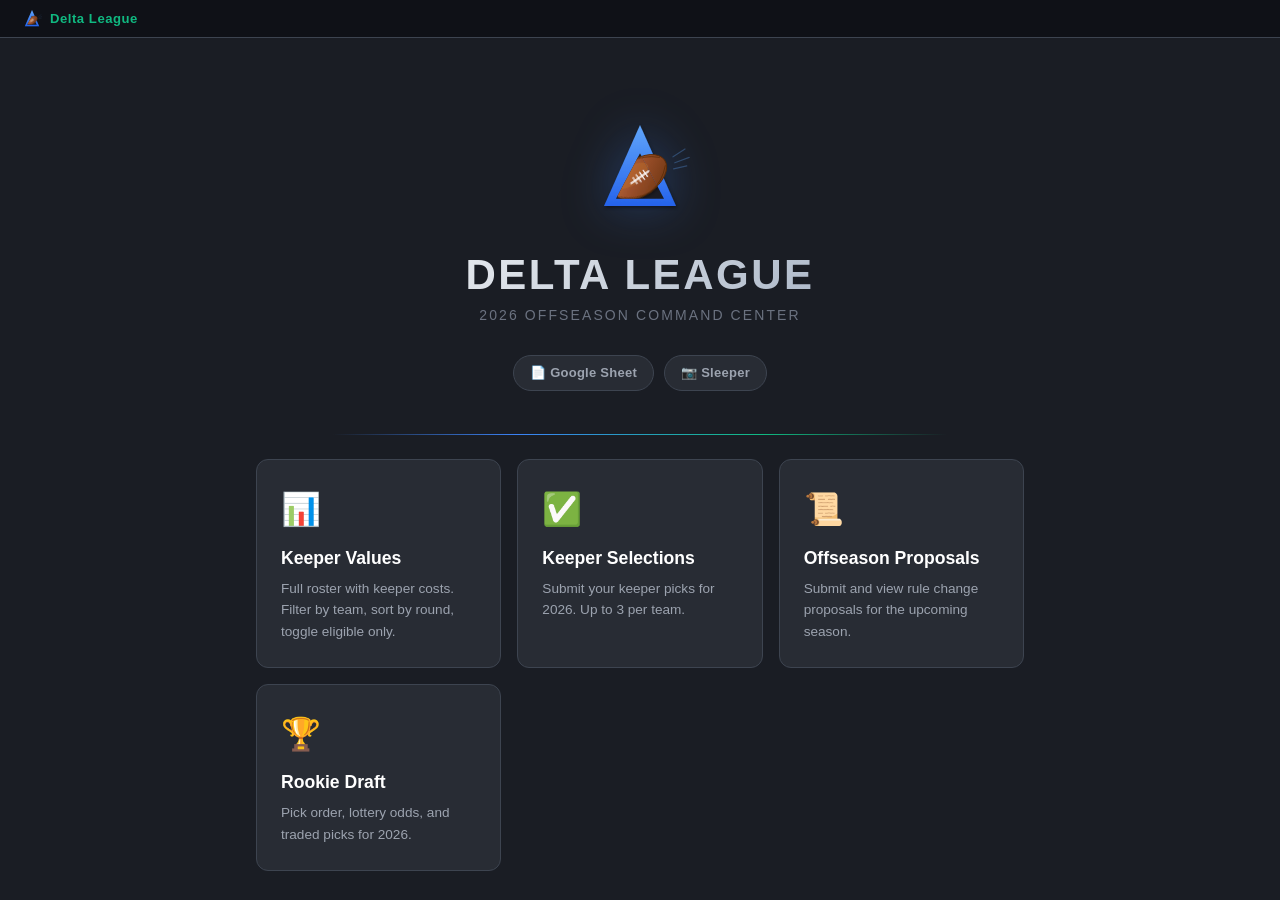
==== index.html @ 823df058 "Deploy Delta League offseason pages" ====
<!DOCTYPE html>
<html lang="en">
<head>
    <meta charset="UTF-8">
    <meta name="viewport" content="width=device-width, initial-scale=1.0">
    <meta property="og:title" content="Delta League 2026">
    <meta property="og:description" content="Delta Fantasy Football League">
    <meta property="og:image" content="https://nachohead-mep.github.io/nfl-fantasy/images/og-default.png">
    <meta property="og:type" content="website">
    <meta name="twitter:card" content="summary_large_image">
    <meta name="twitter:title" content="Delta League 2026">
    <meta name="twitter:description" content="Delta Fantasy Football League">
    <meta name="twitter:image" content="https://nachohead-mep.github.io/nfl-fantasy/images/og-default.png">
    <title>Delta League 2026</title>
    <link rel="stylesheet" href="style.css">
</head>
<body>
<nav class="site-nav">
    <a class="site-nav-home" href="index.html"><svg xmlns="http://www.w3.org/2000/svg" viewBox="0 0 200 200" width="24" height="24">
  <defs>
    <linearGradient id="ball" x1="0" y1="0" x2="1" y2="1">
      <stop offset="0%" stop-color="#C4742F"/>
      <stop offset="40%" stop-color="#A0522D"/>
      <stop offset="100%" stop-color="#6B3410"/>
    </linearGradient>
    <filter id="shadow" x="-20%" y="-20%" width="140%" height="140%">
      <feDropShadow dx="2" dy="3" stdDeviation="3" flood-color="#000" flood-opacity="0.4"/>
    </filter>
    <linearGradient id="deltaGrad" x1="0" y1="0" x2="0" y2="1">
      <stop offset="0%" stop-color="#60a5fa"/>
      <stop offset="100%" stop-color="#2563eb"/>
    </linearGradient>

    <!-- Clip: only show football inside the delta's inner triangle (the hole) -->
    <clipPath id="deltaHole">
      <path d="M100,72 L60,148 L140,148 Z"/>
    </clipPath>
    <clipPath id="exitTopLeft">
      <!-- Area below the delta's inner bottom edge only (bottom-left exit) -->
      <polygon points="0,148 60,148 0,200"/>
    </clipPath>
    <clipPath id="exitBottomRight">
      <!-- Area below and to the right of the delta's inner triangle -->
      <polygon points="200,0 100,72 140,148 200,200 200,0"/>
    </clipPath>
  </defs>

  <!-- Full delta drawn as one solid piece (back layer) -->
  <g filter="url(#shadow)">
    <!-- Outer triangle -->
    <path d="M100,25 L40,160 L160,160 Z" fill="url(#deltaGrad)"/>
    <!-- Inner cutout (matches background) -->
    <path d="M100,72 L60,148 L140,148 Z" fill="#1a1d24"/>
  </g>

  <!-- Football - clipped to only show through the delta's hole -->
  <g clip-path="url(#deltaHole)">
    <g transform="translate(100, 112) rotate(-35)" filter="url(#shadow)">
      <ellipse cx="0" cy="0" rx="50" ry="30" fill="url(#ball)" stroke="#5C2D06" stroke-width="1.5"/>
      <ellipse cx="-10" cy="-10" rx="32" ry="15" fill="#C4742F" opacity="0.4"/>
      <line x1="-18" y1="0" x2="18" y2="0" stroke="white" stroke-width="2.5" stroke-linecap="round"/>
      <line x1="-10" y1="-6" x2="-10" y2="6" stroke="white" stroke-width="1.8" stroke-linecap="round"/>
      <line x1="-3" y1="-7" x2="-3" y2="7" stroke="white" stroke-width="1.8" stroke-linecap="round"/>
      <line x1="4" y1="-7" x2="4" y2="7" stroke="white" stroke-width="1.8" stroke-linecap="round"/>
      <line x1="11" y1="-6" x2="11" y2="6" stroke="white" stroke-width="1.8" stroke-linecap="round"/>
      <path d="M-46,-8 Q-26,-28 0,-30 Q26,-28 46,-8" fill="none" stroke="#5C2D06" stroke-width="1.2"/>
      <path d="M-46,8 Q-26,28 0,30 Q26,28 46,8" fill="none" stroke="#5C2D06" stroke-width="1.2"/>
    </g>
  </g>

  <!-- Football poking out bottom-left (in front of delta) -->
  <g clip-path="url(#exitTopLeft)">
    <g transform="translate(100, 112) rotate(-35)">
      <ellipse cx="0" cy="0" rx="50" ry="30" fill="url(#ball)" stroke="#5C2D06" stroke-width="1.5"/>
      <ellipse cx="-10" cy="-10" rx="32" ry="15" fill="#C4742F" opacity="0.4"/>
      <line x1="-18" y1="0" x2="18" y2="0" stroke="white" stroke-width="2.5" stroke-linecap="round"/>
      <line x1="-10" y1="-6" x2="-10" y2="6" stroke="white" stroke-width="1.8" stroke-linecap="round"/>
      <line x1="-3" y1="-7" x2="-3" y2="7" stroke="white" stroke-width="1.8" stroke-linecap="round"/>
      <line x1="4" y1="-7" x2="4" y2="7" stroke="white" stroke-width="1.8" stroke-linecap="round"/>
      <line x1="11" y1="-6" x2="11" y2="6" stroke="white" stroke-width="1.8" stroke-linecap="round"/>
      <path d="M-46,-8 Q-26,-28 0,-30 Q26,-28 46,-8" fill="none" stroke="#5C2D06" stroke-width="1.2"/>
      <path d="M-46,8 Q-26,28 0,30 Q26,28 46,8" fill="none" stroke="#5C2D06" stroke-width="1.2"/>
    </g>
  </g>

  <!-- Football poking out bottom-right (in front of delta) -->
  <g clip-path="url(#exitBottomRight)">
    <g transform="translate(100, 112) rotate(-35)">
      <ellipse cx="0" cy="0" rx="50" ry="30" fill="url(#ball)" stroke="#5C2D06" stroke-width="1.5"/>
      <ellipse cx="-10" cy="-10" rx="32" ry="15" fill="#C4742F" opacity="0.4"/>
      <line x1="-18" y1="0" x2="18" y2="0" stroke="white" stroke-width="2.5" stroke-linecap="round"/>
      <line x1="-10" y1="-6" x2="-10" y2="6" stroke="white" stroke-width="1.8" stroke-linecap="round"/>
      <line x1="-3" y1="-7" x2="-3" y2="7" stroke="white" stroke-width="1.8" stroke-linecap="round"/>
      <line x1="4" y1="-7" x2="4" y2="7" stroke="white" stroke-width="1.8" stroke-linecap="round"/>
      <line x1="11" y1="-6" x2="11" y2="6" stroke="white" stroke-width="1.8" stroke-linecap="round"/>
      <path d="M-46,-8 Q-26,-28 0,-30 Q26,-28 46,-8" fill="none" stroke="#5C2D06" stroke-width="1.2"/>
      <path d="M-46,8 Q-26,28 0,30 Q26,28 46,8" fill="none" stroke="#5C2D06" stroke-width="1.2"/>
    </g>
  </g>

  <!-- Motion lines -->
  <g opacity="0.3" stroke="#60a5fa" stroke-width="2" stroke-linecap="round">
    <line x1="155" y1="78" x2="175" y2="65"/>
    <line x1="158" y1="88" x2="182" y2="79"/>
    <line x1="156" y1="98" x2="178" y2="93"/>
  </g>
</svg>
 Delta League</a>
</nav>
<div class="container-narrow">
    <div class="hero">
        <div class="hero-logo"><svg xmlns="http://www.w3.org/2000/svg" viewBox="0 0 200 200" width="120" height="120">
  <defs>
    <linearGradient id="ball" x1="0" y1="0" x2="1" y2="1">
      <stop offset="0%" stop-color="#C4742F"/>
      <stop offset="40%" stop-color="#A0522D"/>
      <stop offset="100%" stop-color="#6B3410"/>
    </linearGradient>
    <filter id="shadow" x="-20%" y="-20%" width="140%" height="140%">
      <feDropShadow dx="2" dy="3" stdDeviation="3" flood-color="#000" flood-opacity="0.4"/>
    </filter>
    <linearGradient id="deltaGrad" x1="0" y1="0" x2="0" y2="1">
      <stop offset="0%" stop-color="#60a5fa"/>
      <stop offset="100%" stop-color="#2563eb"/>
    </linearGradient>

    <!-- Clip: only show football inside the delta's inner triangle (the hole) -->
    <clipPath id="deltaHole">
      <path d="M100,72 L60,148 L140,148 Z"/>
    </clipPath>
    <clipPath id="exitTopLeft">
      <!-- Area below the delta's inner bottom edge only (bottom-left exit) -->
      <polygon points="0,148 60,148 0,200"/>
    </clipPath>
    <clipPath id="exitBottomRight">
      <!-- Area below and to the right of the delta's inner triangle -->
      <polygon points="200,0 100,72 140,148 200,200 200,0"/>
    </clipPath>
  </defs>

  <!-- Full delta drawn as one solid piece (back layer) -->
  <g filter="url(#shadow)">
    <!-- Outer triangle -->
    <path d="M100,25 L40,160 L160,160 Z" fill="url(#deltaGrad)"/>
    <!-- Inner cutout (matches background) -->
    <path d="M100,72 L60,148 L140,148 Z" fill="#1a1d24"/>
  </g>

  <!-- Football - clipped to only show through the delta's hole -->
  <g clip-path="url(#deltaHole)">
    <g transform="translate(100, 112) rotate(-35)" filter="url(#shadow)">
      <ellipse cx="0" cy="0" rx="50" ry="30" fill="url(#ball)" stroke="#5C2D06" stroke-width="1.5"/>
      <ellipse cx="-10" cy="-10" rx="32" ry="15" fill="#C4742F" opacity="0.4"/>
      <line x1="-18" y1="0" x2="18" y2="0" stroke="white" stroke-width="2.5" stroke-linecap="round"/>
      <line x1="-10" y1="-6" x2="-10" y2="6" stroke="white" stroke-width="1.8" stroke-linecap="round"/>
      <line x1="-3" y1="-7" x2="-3" y2="7" stroke="white" stroke-width="1.8" stroke-linecap="round"/>
      <line x1="4" y1="-7" x2="4" y2="7" stroke="white" stroke-width="1.8" stroke-linecap="round"/>
      <line x1="11" y1="-6" x2="11" y2="6" stroke="white" stroke-width="1.8" stroke-linecap="round"/>
      <path d="M-46,-8 Q-26,-28 0,-30 Q26,-28 46,-8" fill="none" stroke="#5C2D06" stroke-width="1.2"/>
      <path d="M-46,8 Q-26,28 0,30 Q26,28 46,8" fill="none" stroke="#5C2D06" stroke-width="1.2"/>
    </g>
  </g>

  <!-- Football poking out bottom-left (in front of delta) -->
  <g clip-path="url(#exitTopLeft)">
    <g transform="translate(100, 112) rotate(-35)">
      <ellipse cx="0" cy="0" rx="50" ry="30" fill="url(#ball)" stroke="#5C2D06" stroke-width="1.5"/>
      <ellipse cx="-10" cy="-10" rx="32" ry="15" fill="#C4742F" opacity="0.4"/>
      <line x1="-18" y1="0" x2="18" y2="0" stroke="white" stroke-width="2.5" stroke-linecap="round"/>
      <line x1="-10" y1="-6" x2="-10" y2="6" stroke="white" stroke-width="1.8" stroke-linecap="round"/>
      <line x1="-3" y1="-7" x2="-3" y2="7" stroke="white" stroke-width="1.8" stroke-linecap="round"/>
      <line x1="4" y1="-7" x2="4" y2="7" stroke="white" stroke-width="1.8" stroke-linecap="round"/>
      <line x1="11" y1="-6" x2="11" y2="6" stroke="white" stroke-width="1.8" stroke-linecap="round"/>
      <path d="M-46,-8 Q-26,-28 0,-30 Q26,-28 46,-8" fill="none" stroke="#5C2D06" stroke-width="1.2"/>
      <path d="M-46,8 Q-26,28 0,30 Q26,28 46,8" fill="none" stroke="#5C2D06" stroke-width="1.2"/>
    </g>
  </g>

  <!-- Football poking out bottom-right (in front of delta) -->
  <g clip-path="url(#exitBottomRight)">
    <g transform="translate(100, 112) rotate(-35)">
      <ellipse cx="0" cy="0" rx="50" ry="30" fill="url(#ball)" stroke="#5C2D06" stroke-width="1.5"/>
      <ellipse cx="-10" cy="-10" rx="32" ry="15" fill="#C4742F" opacity="0.4"/>
      <line x1="-18" y1="0" x2="18" y2="0" stroke="white" stroke-width="2.5" stroke-linecap="round"/>
      <line x1="-10" y1="-6" x2="-10" y2="6" stroke="white" stroke-width="1.8" stroke-linecap="round"/>
      <line x1="-3" y1="-7" x2="-3" y2="7" stroke="white" stroke-width="1.8" stroke-linecap="round"/>
      <line x1="4" y1="-7" x2="4" y2="7" stroke="white" stroke-width="1.8" stroke-linecap="round"/>
      <line x1="11" y1="-6" x2="11" y2="6" stroke="white" stroke-width="1.8" stroke-linecap="round"/>
      <path d="M-46,-8 Q-26,-28 0,-30 Q26,-28 46,-8" fill="none" stroke="#5C2D06" stroke-width="1.2"/>
      <path d="M-46,8 Q-26,28 0,30 Q26,28 46,8" fill="none" stroke="#5C2D06" stroke-width="1.2"/>
    </g>
  </g>

  <!-- Motion lines -->
  <g opacity="0.3" stroke="#60a5fa" stroke-width="2" stroke-linecap="round">
    <line x1="155" y1="78" x2="175" y2="65"/>
    <line x1="158" y1="88" x2="182" y2="79"/>
    <line x1="156" y1="98" x2="178" y2="93"/>
  </g>
</svg>
</div>
        <div class="hero-title">DELTA LEAGUE</div>
        <div class="hero-subtitle">2026 Offseason Command Center</div>
        <div class="hero-links">
            <a class="hero-link" href="https://docs.google.com/spreadsheets/d/1BDMxK_aXO3uRSkIEHr6oDowLUvqWCQd5vxkmanFcRPU/edit" target="_blank">&#128196; Google Sheet</a>
            <a class="hero-link" href="https://sleeper.com/leagues" target="_blank">&#128247; Sleeper</a>
        </div>
    </div>
    <div class="landing-grid">
        <a class="landing-card" href="keeper-values.html">
            <div class="card-icon">&#128202;</div>
            <h2>Keeper Values</h2>
            <p>Full roster with keeper costs. Filter by team, sort by round, toggle eligible only.</p>
        </a>
        <a class="landing-card" href="keeper-selections.html">
            <div class="card-icon">&#9989;</div>
            <h2>Keeper Selections</h2>
            <p>Submit your keeper picks for 2026. Up to 3 per team.</p>
        </a>
        <a class="landing-card" href="offseason-proposals.html">
            <div class="card-icon">&#128220;</div>
            <h2>Offseason Proposals</h2>
            <p>Submit and view rule change proposals for the upcoming season.</p>
        </a>
        <a class="landing-card" href="rookie-draft.html">
            <div class="card-icon">&#127942;</div>
            <h2>Rookie Draft</h2>
            <p>Pick order, lottery odds, and traded picks for 2026.</p>
        </a>
    </div>
</div>
</body></html>
---- style.css ----
/* Delta League Offseason Pages - Dark Theme */
:root {
    --bg-primary: #1a1d24;
    --bg-card: #282c34;
    --bg-card-hover: #2d3340;
    --border: #3d4450;
    --text-primary: #ffffff;
    --text-secondary: #9ca3af;
    --text-muted: #6b7280;
    --text-body: #e5e7eb;
    --accent-blue: #3b82f6;
    --accent-green: #10b981;
    --accent-red: #ef4444;
    --accent-yellow: #f59e0b;
    --accent-orange: #f97316;
    --team-shade: rgba(59, 130, 246, 0.08);
    --radius: 12px;
    --radius-sm: 8px;
}

* { margin: 0; padding: 0; box-sizing: border-box; }

body {
    font-family: -apple-system, BlinkMacSystemFont, 'Segoe UI', Roboto,
                 'Helvetica Neue', Arial, sans-serif;
    background-color: var(--bg-primary);
    color: var(--text-primary);
    line-height: 1.6;
    min-height: 100vh;
    padding-top: 38px;
}

/* ── Nav ──────────────────────────────────────────────────── */
.site-nav {
    position: fixed; top: 0; left: 0; right: 0; z-index: 1000;
    height: 38px; background: #0f1117;
    border-bottom: 1px solid var(--border);
    display: flex; align-items: center; padding: 0 20px;
}
.site-nav-home {
    color: var(--accent-green); text-decoration: none;
    font-size: 0.82rem; font-weight: 600; letter-spacing: 0.04em;
    display: flex; align-items: center; gap: 6px;
}
.site-nav-home:hover { color: var(--text-primary); }

/* ── Layout ───────────────────────────────────────────────── */
.container { max-width: 1100px; margin: 0 auto; padding: 24px 16px; }
.container-narrow { max-width: 800px; margin: 0 auto; padding: 24px 16px; }

header { text-align: center; margin-bottom: 24px; padding-bottom: 20px; border-bottom: 1px solid var(--border); }
header h1 { font-size: 1.8rem; margin-bottom: 4px; }
header .subtitle { color: var(--text-secondary); font-size: 0.95rem; }

/* ── Hero ─────────────────────────────────────────────────── */
.hero {
    text-align: center; padding: 48px 0 36px; position: relative;
}
.hero::after {
    content: ''; position: absolute; bottom: 0; left: 10%; right: 10%;
    height: 1px;
    background: linear-gradient(90deg, transparent, var(--accent-blue) 30%, var(--accent-green) 70%, transparent);
}
.hero-logo {
    font-size: 64px; line-height: 1; margin-bottom: 12px;
    filter: drop-shadow(0 0 24px rgba(59, 130, 246, 0.3));
    animation: hero-float 4s ease-in-out infinite;
}
@keyframes hero-float {
    0%, 100% { transform: translateY(0); }
    50% { transform: translateY(-6px); }
}
.hero-title {
    font-size: 42px; letter-spacing: 0.06em; line-height: 1.1;
    margin-bottom: 6px; font-weight: 800;
    background: linear-gradient(135deg, #ffffff 0%, #94a3b8 100%);
    -webkit-background-clip: text; -webkit-text-fill-color: transparent; background-clip: text;
}
.hero-subtitle {
    font-size: 14px; color: var(--text-muted);
    letter-spacing: 0.15em; text-transform: uppercase; font-weight: 500;
}
.hero-links {
    display: flex; justify-content: center; gap: 10px; flex-wrap: wrap; margin: 28px 0 8px;
}
.hero-link {
    display: inline-flex; align-items: center; gap: 6px;
    padding: 7px 16px; border-radius: 20px; font-size: 13px; font-weight: 600;
    text-decoration: none; color: var(--text-secondary);
    background: var(--bg-card); border: 1px solid var(--border);
    transition: all 0.2s ease; letter-spacing: 0.02em;
}
.hero-link:hover {
    color: var(--text-primary); border-color: var(--accent-blue);
    background: var(--bg-card-hover); transform: translateY(-1px);
    box-shadow: 0 4px 12px rgba(59, 130, 246, 0.15);
}

/* ── Page header (sub-pages) ──────────────────────────────── */
.page-header {
    text-align: center; padding: 32px 0 24px; margin-bottom: 24px;
    border-bottom: 1px solid var(--border);
}
.page-header-icon { font-size: 2.5rem; margin-bottom: 8px; }
.page-header h1 { font-size: 1.8rem; margin-bottom: 4px; }
.page-header .subtitle { color: var(--text-secondary); font-size: 0.95rem; }

/* ── Landing cards ────────────────────────────────────────── */
.landing-grid {
    display: grid; grid-template-columns: repeat(auto-fit, minmax(240px, 1fr));
    gap: 16px; margin-top: 24px;
}
.landing-card {
    background: var(--bg-card); border: 1px solid var(--border);
    border-radius: var(--radius); padding: 24px; text-decoration: none;
    color: var(--text-primary); transition: background 0.15s, border-color 0.15s;
}
.landing-card:hover { background: var(--bg-card-hover); border-color: var(--accent-blue); }
.landing-card .card-icon { font-size: 2rem; margin-bottom: 8px; }
.landing-card h2 { font-size: 1.1rem; margin-bottom: 6px; }
.landing-card p { color: var(--text-secondary); font-size: 0.85rem; }

/* ── Filter bar ───────────────────────────────────────────── */
.filter-bar {
    display: flex; flex-wrap: wrap; gap: 12px; align-items: center;
    margin-bottom: 16px; padding: 12px 16px;
    background: var(--bg-card); border: 1px solid var(--border);
    border-radius: var(--radius-sm);
}
.filter-bar label { color: var(--text-secondary); font-size: 0.85rem; }
.filter-bar select, .filter-bar input[type="checkbox"] { cursor: pointer; }
.filter-bar select {
    background: var(--bg-primary); color: var(--text-primary);
    border: 1px solid var(--border); border-radius: 4px;
    padding: 4px 8px; font-size: 0.85rem;
}
.filter-bar .toggle-label {
    display: flex; align-items: center; gap: 6px;
    color: var(--text-secondary); font-size: 0.85rem; cursor: pointer;
}

/* ── Data table ───────────────────────────────────────────── */
.data-table {
    width: 100%; border-collapse: collapse;
    font-size: 0.85rem; background: var(--bg-card);
    border: 1px solid var(--border); border-radius: var(--radius-sm);
    overflow: hidden;
}
.data-table th {
    background: #0f1117; color: var(--text-secondary);
    padding: 10px 12px; text-align: left; font-weight: 600;
    font-size: 0.78rem; text-transform: uppercase; letter-spacing: 0.05em;
    border-bottom: 2px solid var(--border); white-space: nowrap;
    cursor: pointer; user-select: none;
}
.data-table th:hover { color: var(--text-primary); }
.data-table th .sort-arrow { margin-left: 4px; font-size: 0.7rem; }
.data-table td {
    padding: 8px 12px; border-bottom: 1px solid var(--border);
    color: var(--text-body);
}
.data-table tr:last-child td { border-bottom: none; }
.data-table tr.team-border td { border-bottom: 2px solid var(--accent-blue); }
.data-table tr.team-shade td { background: var(--team-shade); }
.data-table tr.ineligible td {
    text-decoration: line-through; color: var(--accent-red); opacity: 0.55;
}
.data-table tr.ineligible td:first-child { font-style: italic; }

/* ── Rookie draft table ───────────────────────────────────── */
.draft-table { width: 100%; border-collapse: collapse; font-size: 0.9rem; }
.draft-table th {
    background: #0f1117; color: var(--text-secondary);
    padding: 10px 12px; text-align: left; font-weight: 600;
    border-bottom: 2px solid var(--border);
}
.draft-table td { padding: 10px 12px; border-bottom: 1px solid var(--border); color: var(--text-body); }
.draft-table tr.lottery td { color: var(--accent-yellow); }
.draft-table tr.pick-traded td { color: var(--accent-orange); }

/* ── Section cards ────────────────────────────────────────── */
.section-card {
    background: var(--bg-card); border: 1px solid var(--border);
    border-radius: var(--radius); padding: 20px; margin-bottom: 20px;
}
.section-card h2 {
    font-size: 1.1rem; margin-bottom: 12px;
    padding-bottom: 8px; border-bottom: 1px solid var(--border);
}

/* ── Forms (keeper selections, proposals) ─────────────────── */
.form-group { margin-bottom: 16px; }
.form-group label { display: block; margin-bottom: 4px; color: var(--text-secondary); font-size: 0.85rem; }
.form-group select, .form-group input, .form-group textarea {
    width: 100%; padding: 8px 12px; font-size: 0.9rem;
    background: var(--bg-primary); color: var(--text-primary);
    border: 1px solid var(--border); border-radius: var(--radius-sm);
}
.form-group textarea { min-height: 80px; resize: vertical; font-family: inherit; }
.form-group select:disabled { opacity: 0.5; cursor: not-allowed; }
.btn {
    display: inline-block; padding: 8px 20px; font-size: 0.9rem; font-weight: 600;
    background: var(--accent-blue); color: #fff; border: none;
    border-radius: var(--radius-sm); cursor: pointer; transition: background 0.15s;
}
.btn:hover { background: #2563eb; }
.btn:disabled { opacity: 0.5; cursor: not-allowed; }
.btn-small { padding: 4px 12px; font-size: 0.8rem; }

.form-saved { border-color: var(--accent-green) !important; }
.form-error { border-color: var(--accent-red) !important; }

.current-selections {
    margin-top: 20px; padding: 16px;
    background: rgba(16, 185, 129, 0.06); border: 1px solid rgba(16, 185, 129, 0.2);
    border-radius: var(--radius-sm);
}
.current-selections h3 { font-size: 0.95rem; margin-bottom: 8px; color: var(--accent-green); }
.current-selections .sel-item { color: var(--text-body); margin-bottom: 4px; font-size: 0.9rem; }
.current-selections .sel-empty { color: var(--text-muted); font-style: italic; }

/* ── Proposals ────────────────────────────────────────────── */
.proposal-card {
    background: var(--bg-card); border: 1px solid var(--border);
    border-radius: var(--radius-sm); padding: 16px; margin-bottom: 12px;
}
.proposal-card .proposal-num { color: var(--accent-blue); font-weight: 700; margin-bottom: 4px; }
.proposal-card .proposal-text { color: var(--text-body); }
.proposal-card .proposal-meta { color: var(--text-muted); font-size: 0.8rem; margin-top: 6px; }

/* ── Misc ─────────────────────────────────────────────────── */
.sheet-link {
    display: inline-block; margin-top: 8px; padding: 6px 14px;
    background: var(--bg-card); border: 1px solid var(--border);
    border-radius: var(--radius-sm); color: var(--accent-green);
    text-decoration: none; font-size: 0.82rem;
}
.sheet-link:hover { border-color: var(--accent-green); }

.loading { text-align: center; padding: 40px; color: var(--text-muted); }
.error { text-align: center; padding: 20px; color: var(--accent-red); }

.stat-row { display: flex; gap: 16px; justify-content: center; margin: 12px 0; }
.stat-box {
    background: var(--bg-card); border: 1px solid var(--border);
    border-radius: var(--radius-sm); padding: 12px 20px; text-align: center;
}
.stat-box .stat-num { font-size: 1.5rem; font-weight: 700; color: var(--accent-blue); }
.stat-box .stat-label { font-size: 0.75rem; color: var(--text-muted); text-transform: uppercase; }

/* ── Responsive ───────────────────────────────────────────── */
@media (max-width: 768px) {
    .container, .container-narrow { padding: 16px 10px; }
    .hero { padding: 32px 0 28px; }
    .hero-logo { font-size: 48px; }
    .hero-title { font-size: 28px; }
    .hero-subtitle { font-size: 11px; }
    .hero-links { gap: 6px; }
    .hero-link { padding: 5px 10px; font-size: 11px; }
    .page-header { padding: 20px 0 16px; }
    .page-header-icon { font-size: 2rem; }
    .page-header h1 { font-size: 1.3rem; }
    .data-table { font-size: 0.75rem; display: block; overflow-x: auto; -webkit-overflow-scrolling: touch; }
    .data-table th, .data-table td { padding: 6px 8px; white-space: nowrap; }
    .filter-bar { flex-direction: column; align-items: stretch; gap: 8px; }
    .landing-grid { grid-template-columns: 1fr; }
    .landing-card { padding: 16px; }
    .col-hide-mobile { display: none; }
    .section-card { padding: 14px; }
    .draft-table { font-size: 0.8rem; }
    .draft-table th, .draft-table td { padding: 8px; }
    .site-nav { padding: 0 12px; }
}

@media (max-width: 480px) {
    .hero-title { font-size: 24px; }
    .data-table th, .data-table td { padding: 4px 6px; font-size: 0.7rem; }
    .form-group select, .form-group input, .form-group textarea { font-size: 16px; }
}
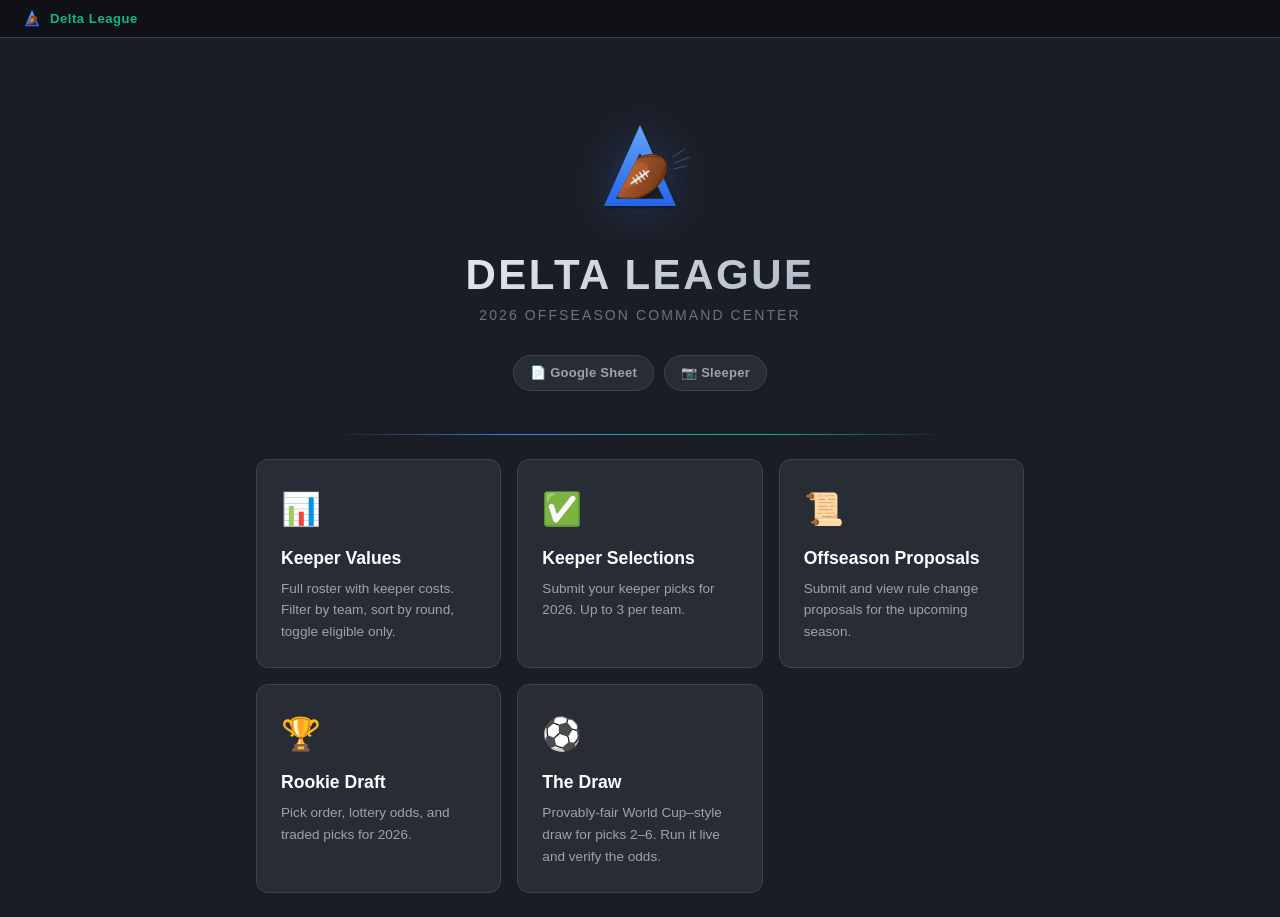
==== commit f346c4de: "Update offseason pages edec430fcdad43d73bd45065035dcc67feeeaed1" ====
--- a/index.html
+++ b/index.html
@@ -5,12 +5,12 @@
     <meta name="viewport" content="width=device-width, initial-scale=1.0">
     <meta property="og:title" content="Delta League 2026">
     <meta property="og:description" content="Delta Fantasy Football League">
-    <meta property="og:image" content="https://nachohead-mep.github.io/nfl-fantasy/images/og-default.png">
+    <meta property="og:image" content="https://nachohead-mep.github.io/sleeper-keeper/images/og-default.png">
     <meta property="og:type" content="website">
     <meta name="twitter:card" content="summary_large_image">
     <meta name="twitter:title" content="Delta League 2026">
     <meta name="twitter:description" content="Delta Fantasy Football League">
-    <meta name="twitter:image" content="https://nachohead-mep.github.io/nfl-fantasy/images/og-default.png">
+    <meta name="twitter:image" content="https://nachohead-mep.github.io/sleeper-keeper/images/og-default.png">
     <title>Delta League 2026</title>
     <link rel="stylesheet" href="style.css">
 </head>
@@ -227,6 +227,11 @@
             <h2>Rookie Draft</h2>
             <p>Pick order, lottery odds, and traded picks for 2026.</p>
         </a>
+        <a class="landing-card" href="rookie-lottery.html">
+            <div class="card-icon">&#9917;</div>
+            <h2>The Draw</h2>
+            <p>Provably-fair World Cup&ndash;style draw for picks 2&ndash;6. Run it live and verify the odds.</p>
+        </a>
     </div>
 </div>
 </body></html>
--- a/style.css
+++ b/style.css
@@ -247,6 +247,288 @@
 }
 .stat-box .stat-num { font-size: 1.5rem; font-weight: 700; color: var(--accent-blue); }
 .stat-box .stat-label { font-size: 0.75rem; color: var(--text-muted); text-transform: uppercase; }
+
+/* ── Rookie Draft Lottery (World Cup draw theme) ──────────── */
+:root {
+    --wc-pitch: #0b6b3a;
+    --wc-pitch-dark: #075027;
+    --wc-gold: #e8b923;
+}
+body.wc-theme {
+    background:
+        radial-gradient(1100px 500px at 50% -120px, rgba(232, 185, 35, 0.10), transparent 70%),
+        repeating-linear-gradient(180deg, var(--wc-pitch) 0 64px, var(--wc-pitch-dark) 64px 128px),
+        var(--bg-primary);
+    background-attachment: fixed;
+}
+body.wc-theme .section-card {
+    background: rgba(20, 28, 24, 0.92);
+    backdrop-filter: blur(2px);
+}
+.wc-header .page-header-icon {
+    filter: drop-shadow(0 0 18px rgba(232, 185, 35, 0.55));
+}
+.wc-header h1 {
+    background: linear-gradient(135deg, #fff 0%, var(--wc-gold) 110%);
+    -webkit-background-clip: text; -webkit-text-fill-color: transparent; background-clip: text;
+}
+
+.lottery-intro ol { margin: 10px 0 0 20px; color: var(--text-secondary); font-size: 0.86rem; }
+.lottery-intro li { margin-bottom: 6px; }
+
+.seed-controls { display: flex; flex-wrap: wrap; gap: 10px; align-items: center; }
+.seed-controls #seed {
+    flex: 1; min-width: 200px; padding: 9px 12px; font-size: 0.9rem;
+    background: var(--bg-primary); color: var(--text-primary);
+    border: 1px solid var(--border); border-radius: var(--radius-sm);
+}
+.seed-controls #instant { width: 15px; height: 15px; accent-color: var(--wc-gold); cursor: pointer; }
+.seed-controls .toggle-label {
+    display: flex; align-items: center; gap: 6px; white-space: nowrap;
+    color: var(--text-secondary); font-size: 0.8rem; cursor: pointer;
+}
+.seed-controls .btn { background: var(--wc-gold); color: #1a1d24; }
+.seed-controls .btn:hover { background: #f5c93a; }
+.seed-note { color: var(--text-muted); font-size: 0.78rem; margin-top: 8px; }
+.seed-shown {
+    color: var(--accent-green); font-family: ui-monospace, Menlo, monospace;
+    word-break: break-all;
+}
+
+.collapse-btn {
+    display: inline-flex; align-items: center; gap: 8px;
+    margin: 16px 0 2px; padding: 7px 16px; border-radius: 20px; cursor: pointer;
+    background: var(--bg-card); border: 1px solid var(--border);
+    color: var(--text-secondary); font-size: 0.82rem; font-weight: 600;
+    font-family: inherit; transition: color 0.15s, border-color 0.15s, background 0.15s;
+}
+.collapse-btn:hover { color: var(--text-primary); border-color: var(--wc-gold); background: var(--bg-card-hover); }
+.collapse-btn .chev { color: var(--wc-gold); font-size: 0.85rem; transition: transform 0.2s ease; }
+.collapse-btn.open .chev { transform: rotate(90deg); }
+#drawMechanics { overflow: hidden; }
+#drawMechanics.hidden { display: none; }
+
+.pot-label {
+    margin: 14px 0 6px; font-size: 0.72rem; letter-spacing: 0.08em;
+    text-transform: uppercase; color: var(--text-muted);
+}
+.odds-bar {
+    position: relative; display: flex; width: 100%; height: 50px;
+    border-radius: var(--radius-sm); overflow: hidden;
+    border: 1px solid var(--border);
+}
+.odds-seg {
+    display: flex; flex-direction: column; align-items: center; justify-content: center;
+    /* flex-basis:0 so width is purely proportional to the odds (flex-grow), not the
+       name length — otherwise the pointer/number won't line up with the bands. */
+    flex-basis: 0; min-width: 0; color: #0b0d12; font-weight: 700; text-align: center;
+    transition: filter 0.15s, box-shadow 0.15s;
+}
+.odds-seg .seg-name {
+    display: flex; align-items: center; gap: 4px; font-size: 0.72rem;
+    max-width: 100%; padding: 0 4px; white-space: nowrap; overflow: hidden; text-overflow: ellipsis;
+}
+.odds-seg .seg-pct { font-size: 0.64rem; opacity: 0.85; }
+.odds-seg.dim { filter: brightness(0.4) grayscale(0.5); box-shadow: none; }
+.odds-seg.hot { box-shadow: inset 0 0 0 3px #fff; filter: brightness(1.15); }
+.odds-seg.dim.hot { box-shadow: none; filter: brightness(0.4) grayscale(0.5); } /* out of pool wins over highlight */
+.flag { height: 14px; border-radius: 2px; box-shadow: 0 0 0 1px rgba(0,0,0,0.25); vertical-align: middle; }
+.odds-pointer {
+    position: absolute; top: -6px; width: 0; height: calc(100% + 12px);
+    border-left: 2px solid #fff; pointer-events: none; z-index: 2;
+    transition: left 0.05s linear;
+}
+.odds-pointer::before {
+    content: ''; position: absolute; top: -2px; left: -6px;
+    border-left: 6px solid transparent; border-right: 6px solid transparent;
+    border-top: 8px solid #fff;
+}
+
+.roll-stage { text-align: center; margin: 24px 0 10px; scroll-margin-top: 50px; }
+.draw-ball { display: flex; align-items: center; justify-content: center; gap: 18px; }
+.draw-ball-icon {
+    font-size: 3.6rem; line-height: 1;
+    filter: drop-shadow(0 4px 10px rgba(0, 0, 0, 0.55));
+}
+.draw-ball-icon.rolling { animation: ball-spin 0.5s linear infinite; }
+@keyframes ball-spin { to { transform: rotate(360deg); } }
+.roll-num {
+    font-size: 3.4rem; font-weight: 800; font-variant-numeric: tabular-nums;
+    color: #fff; min-width: 2.4ch; text-align: center;
+    text-shadow: 0 0 26px rgba(232, 185, 35, 0.55);
+}
+.roll-status { min-height: 1.4em; color: var(--text-secondary); font-size: 0.9rem; margin-top: 14px; }
+
+/* ── Shareable permalink ──────────────────────────────────── */
+.permalink-box {
+    display: flex; align-items: center; gap: 8px; flex-wrap: wrap;
+    margin-top: 10px; padding: 10px 12px;
+    background: rgba(232, 185, 35, 0.08);
+    border: 1px solid rgba(232, 185, 35, 0.35); border-radius: var(--radius-sm);
+}
+.permalink-label { font-size: 0.78rem; color: var(--wc-gold); font-weight: 600; white-space: nowrap; }
+.permalink-url {
+    flex: 1; min-width: 180px; padding: 7px 10px; font-size: 0.78rem;
+    font-family: ui-monospace, Menlo, monospace;
+    background: var(--bg-primary); color: var(--text-body);
+    border: 1px solid var(--border); border-radius: 6px;
+}
+
+/* ── Manager headshots ────────────────────────────────────── */
+.avatar {
+    border-radius: 50%; object-fit: cover; object-position: center;
+    border: 1px solid var(--border); background: var(--bg-card); vertical-align: middle;
+    cursor: zoom-in; transition: transform 0.12s, box-shadow 0.12s;
+}
+.avatar:hover { transform: scale(1.12); box-shadow: 0 0 0 2px var(--wc-gold); }
+.avatar.av-sm { width: 24px; height: 24px; }
+.avatar.av-md { width: 30px; height: 30px; }
+
+/* ── Headshot lightbox ────────────────────────────────────── */
+.lightbox {
+    position: fixed; inset: 0; z-index: 2000; display: none;
+    align-items: center; justify-content: center; padding: 24px;
+    background: rgba(0, 0, 0, 0.82); cursor: zoom-out;
+}
+.lightbox.open { display: flex; }
+.lightbox img {
+    max-width: min(90vw, 420px); max-height: 86vh; border-radius: 12px;
+    border: 3px solid var(--wc-gold); box-shadow: 0 12px 48px rgba(0, 0, 0, 0.6);
+}
+.lottery-tag { font-size: 0.7rem; color: var(--wc-gold); font-style: normal; white-space: nowrap; }
+
+/* ── Full draft order ─────────────────────────────────────── */
+.order-list { display: flex; flex-direction: column; gap: 6px; }
+.order-row {
+    display: flex; align-items: center; gap: 10px;
+    padding: 8px 12px; border-radius: 6px;
+    background: var(--bg-primary); border: 1px solid var(--border);
+}
+.order-row.is-lottery { border-color: rgba(232, 185, 35, 0.4); background: rgba(232, 185, 35, 0.06); }
+.order-row.filled { border-color: var(--wc-gold); }
+.order-row.reveal { animation: slot-pop 0.4s ease; }
+.order-pick {
+    flex: none; width: 26px; height: 26px; border-radius: 50%;
+    display: flex; align-items: center; justify-content: center;
+    font-size: 0.78rem; font-weight: 700; color: var(--text-secondary);
+    background: var(--bg-card); border: 1px solid var(--border);
+}
+.order-row.filled .order-pick, .order-row.is-lottery .order-pick { color: var(--wc-gold); border-color: rgba(232,185,35,0.5); }
+.order-team {
+    display: flex; align-items: center; gap: 6px;
+    font-size: 0.9rem; font-weight: 600; color: var(--text-body);
+    white-space: nowrap; overflow: hidden; text-overflow: ellipsis;
+}
+.order-pending { color: var(--text-muted); font-weight: 500; font-style: italic; }
+
+/* ── Penalty shootout pitch ───────────────────────────────── */
+.pitch {
+    margin-top: 18px; padding: 14px 12px 8px; border-radius: var(--radius-sm);
+    background:
+        repeating-linear-gradient(90deg, rgba(255,255,255,0.05) 0 2px, transparent 2px 48px),
+        linear-gradient(var(--wc-pitch), var(--wc-pitch-dark));
+    border: 1px solid rgba(255, 255, 255, 0.18);
+}
+.goal-banner {
+    text-align: center; font-size: 0.72rem; letter-spacing: 0.08em;
+    text-transform: uppercase; color: rgba(255, 255, 255, 0.7); margin-bottom: 10px;
+}
+.kicker {
+    display: flex; align-items: center; gap: 8px;
+    padding: 6px 8px; margin-bottom: 6px; border-radius: 6px;
+    background: rgba(0, 0, 0, 0.22); transition: background 0.3s, opacity 0.3s;
+}
+.kicker-name {
+    flex: none; width: 150px; display: flex; align-items: center; gap: 5px;
+    font-size: 0.88rem; font-weight: 600; color: #fff;
+    white-space: nowrap; overflow: hidden; text-overflow: ellipsis;
+}
+.lane { position: relative; flex: 1; height: 24px; min-width: 56px; }
+.ball {
+    position: absolute; left: 0; top: 0; font-size: 1.2rem; line-height: 24px;
+    transition: left 1.3s cubic-bezier(.45,0,.25,1), top 1.3s cubic-bezier(.45,0,.25,1);
+}
+.keeper { flex: none; font-size: 1.25rem; transition: transform 0.5s; }
+.net { flex: none; font-size: 1.4rem; }
+.kicker-result { flex: none; width: 70px; text-align: right; font-size: 0.78rem; font-weight: 700; }
+
+/* GOAL — into the top corner, keeper dives the wrong way */
+.kicker.score { background: rgba(16, 185, 129, 0.28); }
+.kicker.score .ball { left: calc(100% + 24px); top: -10px; }
+.kicker.score .keeper { transform: translateX(-12px) rotate(-28deg); }
+.kicker.score .kicker-result { color: var(--accent-green); }
+
+/* SAVED — ball stops at the keeper, who grows to grab it */
+.kicker.saved { opacity: 0.82; }
+.kicker.saved .ball { left: calc(100% - 18px); }
+.kicker.saved .keeper { transform: scale(1.18); }
+.kicker.saved .kicker-result { color: var(--accent-red); }
+
+/* CROSSBAR — up off the bar and back down */
+.kicker.crossbar { opacity: 0.9; }
+.kicker.crossbar .ball { animation: cross-kick 1s cubic-bezier(.4,0,.3,1) forwards; }
+.kicker.crossbar .kicker-result { color: var(--accent-yellow); }
+@keyframes cross-kick {
+    0%   { left: 0; top: 0; }
+    58%  { left: calc(100% - 14px); top: -24px; }
+    72%  { left: calc(100% - 16px); top: -12px; }
+    100% { left: calc(100% - 20px); top: -14px; }
+}
+
+/* MISS — skied wide and gone */
+.kicker.miss { opacity: 0.55; }
+.kicker.miss .ball { animation: miss-kick 0.9s ease-in forwards; }
+.kicker.miss .kicker-result { color: var(--text-muted); }
+@keyframes miss-kick {
+    0%   { left: 0; top: 0; opacity: 1; }
+    100% { left: calc(100% + 40px); top: -34px; opacity: 0; }
+}
+
+.board {
+    display: grid; grid-auto-flow: column; grid-auto-columns: minmax(0, 1fr);
+    gap: 8px; margin-top: 18px;
+}
+.board-slot {
+    min-width: 0;
+    background: var(--bg-primary); border: 1px solid var(--border);
+    border-radius: var(--radius-sm); padding: 10px 6px; text-align: center;
+    opacity: 0.4; transition: opacity 0.25s, border-color 0.25s;
+}
+.board-slot.filled { opacity: 1; border-color: var(--wc-gold); }
+.board-slot.reveal { animation: slot-pop 0.4s ease; }
+@keyframes slot-pop {
+    0% { transform: scale(0.82); } 60% { transform: scale(1.06); } 100% { transform: scale(1); }
+}
+.board-slot .slot-pick {
+    font-size: 0.7rem; color: var(--text-muted);
+    text-transform: uppercase; letter-spacing: 0.05em;
+}
+.board-slot .slot-team {
+    display: flex; flex-direction: column; align-items: center; gap: 4px;
+    font-size: 0.86rem; font-weight: 700; margin-top: 6px;
+    max-width: 100%; overflow: hidden; word-break: break-word;
+}
+.board-slot .slot-roll { font-size: 0.72rem; color: var(--text-muted); margin-top: 3px; }
+.slot-dot { display: inline-block; width: 10px; height: 10px; border-radius: 50%; }
+
+.sim-table { width: 100%; border-collapse: collapse; font-size: 0.82rem; margin-top: 14px; }
+.sim-table th, .sim-table td { padding: 7px 9px; border-bottom: 1px solid var(--border); text-align: center; }
+.sim-table th {
+    background: #0f1117; color: var(--text-secondary);
+    font-size: 0.7rem; text-transform: uppercase; line-height: 1.3;
+}
+.sim-table td.team-cell { text-align: left; font-weight: 600; white-space: nowrap; }
+.sim-table .team-cell .slot-dot { margin-right: 6px; }
+.sim-table .target { color: var(--text-muted); }
+.sim-table .match-good { color: var(--accent-green); font-weight: 700; }
+
+@media (max-width: 480px) {
+    .odds-seg .seg-name { font-size: 0.6rem; }
+    .odds-seg .seg-pct { display: none; }
+    .roll-num { width: 76px; height: 76px; font-size: 2rem; }
+    .sim-table { font-size: 0.72rem; }
+    .sim-table th, .sim-table td { padding: 5px 5px; }
+}
 
 /* ── Responsive ───────────────────────────────────────────── */
 @media (max-width: 768px) {
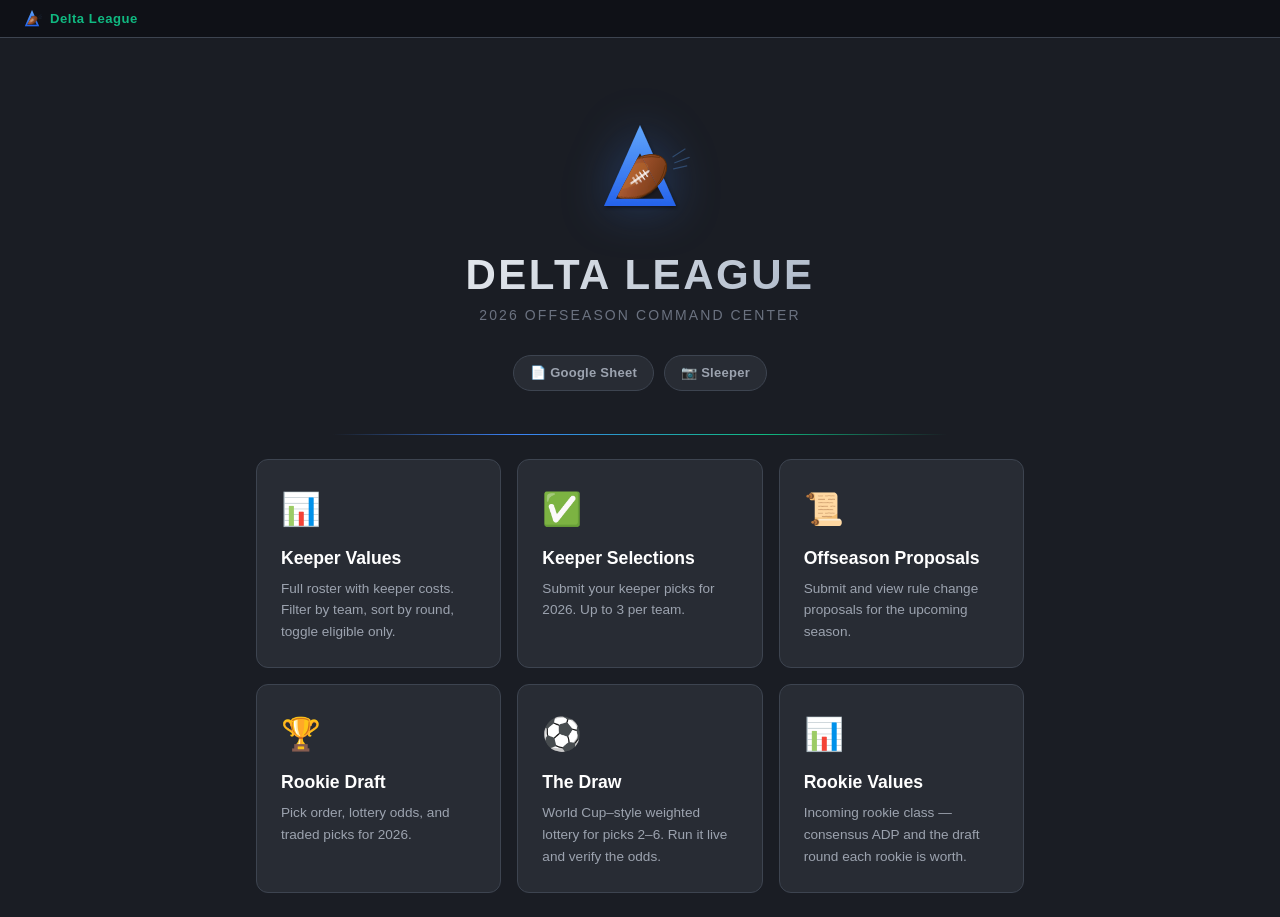
==== commit f311821e: "Update offseason pages fc1c2b0d2df2b5203978d2e54f698f2c18b0c9f0" ====
--- a/index.html
+++ b/index.html
@@ -230,7 +230,12 @@
         <a class="landing-card" href="rookie-lottery.html">
             <div class="card-icon">&#9917;</div>
             <h2>The Draw</h2>
-            <p>Provably-fair World Cup&ndash;style draw for picks 2&ndash;6. Run it live and verify the odds.</p>
+            <p>World Cup&ndash;style weighted lottery for picks 2&ndash;6. Run it live and verify the odds.</p>
+        </a>
+        <a class="landing-card" href="rookie-values.html">
+            <div class="card-icon">&#128202;</div>
+            <h2>Rookie Values</h2>
+            <p>Incoming rookie class &mdash; consensus ADP and the draft round each rookie is worth.</p>
         </a>
     </div>
 </div>
--- a/style.css
+++ b/style.css
@@ -283,6 +283,29 @@
     border: 1px solid var(--border); border-radius: var(--radius-sm);
 }
 .seed-controls #instant { width: 15px; height: 15px; accent-color: var(--wc-gold); cursor: pointer; }
+.seed-controls #seed.locked { opacity: 0.6; cursor: not-allowed; }
+
+.official-banner {
+    display: none; flex-direction: column; align-items: flex-start; gap: 7px; margin-bottom: 12px;
+    padding: 10px 14px; border-radius: var(--radius-sm);
+    background: rgba(16, 185, 129, 0.10); border: 1px solid rgba(16, 185, 129, 0.4);
+    color: var(--accent-green); font-size: 0.85rem; font-weight: 600; line-height: 1.4;
+}
+.official-banner.show { display: flex; }
+.official-banner code {
+    font-family: ui-monospace, Menlo, monospace; color: var(--text-primary);
+    background: rgba(0, 0, 0, 0.25); padding: 1px 6px; border-radius: 4px;
+}
+.practice-link { color: var(--wc-gold); font-size: 0.8rem; font-weight: 600; text-decoration: none; }
+.practice-link:hover { text-decoration: underline; }
+
+.practice-banner {
+    display: none; align-items: center; gap: 8px; margin-bottom: 12px;
+    padding: 10px 14px; border-radius: var(--radius-sm);
+    background: rgba(59, 130, 246, 0.10); border: 1px solid rgba(59, 130, 246, 0.4);
+    color: var(--accent-blue); font-size: 0.85rem; font-weight: 500; line-height: 1.4;
+}
+.practice-banner.show { display: flex; }
 .seed-controls .toggle-label {
     display: flex; align-items: center; gap: 6px; white-space: nowrap;
     color: var(--text-secondary); font-size: 0.8rem; cursor: pointer;
@@ -421,6 +444,15 @@
 }
 .order-pending { color: var(--text-muted); font-weight: 500; font-style: italic; }
 
+/* Traded picks: original owner -> current owner */
+.order-team.is-traded { gap: 5px; }
+.avatar.av-owner { border-color: var(--accent-green); box-shadow: 0 0 0 1px var(--accent-green); }
+.avatar.av-from { border-color: var(--accent-orange); box-shadow: 0 0 0 1px var(--accent-orange); opacity: 0.85; }
+.trade-arrow { color: var(--accent-orange); font-weight: 800; margin: 0 1px; }
+.trade-text { font-weight: 600; }
+.trade-from { color: var(--accent-orange); font-size: 0.74rem; font-weight: 500; }
+.order-row.is-traded-row { border-color: rgba(249, 115, 22, 0.4); }
+
 /* ── Penalty shootout pitch ───────────────────────────────── */
 .pitch {
     margin-top: 18px; padding: 14px 12px 8px; border-radius: var(--radius-sm);
@@ -439,18 +471,21 @@
     background: rgba(0, 0, 0, 0.22); transition: background 0.3s, opacity 0.3s;
 }
 .kicker-name {
-    flex: none; width: 150px; display: flex; align-items: center; gap: 5px;
-    font-size: 0.88rem; font-weight: 600; color: #fff;
+    flex: none; width: 132px; display: flex; align-items: center; gap: 5px;
+    font-size: 0.86rem; font-weight: 600; color: #fff;
     white-space: nowrap; overflow: hidden; text-overflow: ellipsis;
 }
-.lane { position: relative; flex: 1; height: 24px; min-width: 56px; }
+.lane { position: relative; flex: 1; height: 24px; min-width: 40px; }
 .ball {
     position: absolute; left: 0; top: 0; font-size: 1.2rem; line-height: 24px;
     transition: left 1.3s cubic-bezier(.45,0,.25,1), top 1.3s cubic-bezier(.45,0,.25,1);
 }
 .keeper { flex: none; font-size: 1.25rem; transition: transform 0.5s; }
 .net { flex: none; font-size: 1.4rem; }
-.kicker-result { flex: none; width: 70px; text-align: right; font-size: 0.78rem; font-weight: 700; }
+.kicker-result {
+    flex: none; width: 158px; text-align: right; font-size: 0.74rem; font-weight: 700;
+    white-space: normal; line-height: 1.2;
+}
 
 /* GOAL — into the top corner, keeper dives the wrong way */
 .kicker.score { background: rgba(16, 185, 129, 0.28); }
@@ -559,3 +594,68 @@
     .data-table th, .data-table td { padding: 4px 6px; font-size: 0.7rem; }
     .form-group select, .form-group input, .form-group textarea { font-size: 16px; }
 }
+
+/* ── Rookie lottery: mobile optimisation ──────────────────── */
+@media (max-width: 600px) {
+    body { overflow-x: hidden; } /* belt-and-braces against stray horizontal scroll */
+    .container-narrow, .section-card { overflow-x: clip; } /* keep children within bounds */
+    /* Seed controls: full-width field, full-width button */
+    .seed-controls { gap: 8px; }
+    .seed-controls #seed { flex: 1 1 100%; min-width: 0; font-size: 16px; } /* 16px avoids iOS zoom */
+    .seed-controls .btn { flex: 1 1 100%; }
+    .collapse-btn { width: 100%; justify-content: center; }
+    .permalink-box { gap: 6px; }
+    .permalink-url { min-width: 0; font-size: 0.68rem; flex: 1 1 100%; }
+    .official-banner { font-size: 0.8rem; }
+
+    /* Draw ball + number */
+    .draw-ball { gap: 12px; }
+    .draw-ball-icon { font-size: 2.8rem; }
+    .roll-num { font-size: 2.6rem; min-width: 1.8ch; }
+    .roll-status { font-size: 0.85rem; }
+
+    /* The pot: tighter bands, drop the sub-label, smaller flags */
+    .odds-bar { height: 56px; }
+    .odds-seg .seg-name { font-size: 0.56rem; gap: 2px; padding: 0 2px; }
+    .odds-seg .seg-pct { display: none; }
+    .flag { height: 11px; }
+
+    /* Penalty shootout: keep the kick animation but give the ball a full-width
+       lane. Name on top, [lane -> keeper goal] on its own row, commentary below. */
+    .pitch { padding: 12px 10px 8px; }
+    .goal-banner { font-size: 0.62rem; letter-spacing: 0.03em; }
+    .kicker { flex-wrap: wrap; row-gap: 3px; padding: 8px 10px; gap: 5px; align-items: center; }
+    .kicker-name { width: auto; max-width: 52%; font-size: 0.82rem; }
+    .lane { flex: 1 1 60px; min-width: 40px; }
+    .keeper { font-size: 1.1rem; }
+    .net { font-size: 1.2rem; }
+    .kicker-result { flex: 1 1 100%; width: 100%; text-align: left; font-size: 0.76rem; }
+    .avatar.av-md { width: 24px; height: 24px; }
+
+    /* Lottery board: wrapping grid (auto-flow column can leak width on phones) */
+    .board {
+        gap: 5px; margin-top: 14px;
+        grid-auto-flow: row; grid-template-columns: repeat(auto-fill, minmax(58px, 1fr));
+        grid-auto-columns: auto; max-width: 100%;
+    }
+    .pitch, .kicker, .order-row, .section-card { max-width: 100%; }
+    .board-slot { padding: 8px 3px; }
+    .board-slot .slot-pick { font-size: 0.62rem; }
+    .board-slot .slot-team { font-size: 0.7rem; gap: 3px; }
+    .board-slot .slot-roll { display: none; } /* save vertical space on tiny screens */
+
+    /* Full draft order: let long/traded rows wrap instead of clipping */
+    .order-list { gap: 5px; }
+    .order-row { padding: 8px 10px; }
+    .order-team { white-space: normal; gap: 5px; }
+    .order-team.is-traded { flex-wrap: wrap; }
+    .trade-from { font-size: 0.7rem; }
+    .order-pick { width: 22px; height: 22px; font-size: 0.72rem; }
+
+    /* Verify-odds table scrolls horizontally instead of squishing */
+    .sim-table { display: block; overflow-x: auto; -webkit-overflow-scrolling: touch; white-space: nowrap; }
+
+    /* Bigger tap target for headshots */
+    .avatar { cursor: pointer; }
+    .lightbox img { max-width: 92vw; }
+}
